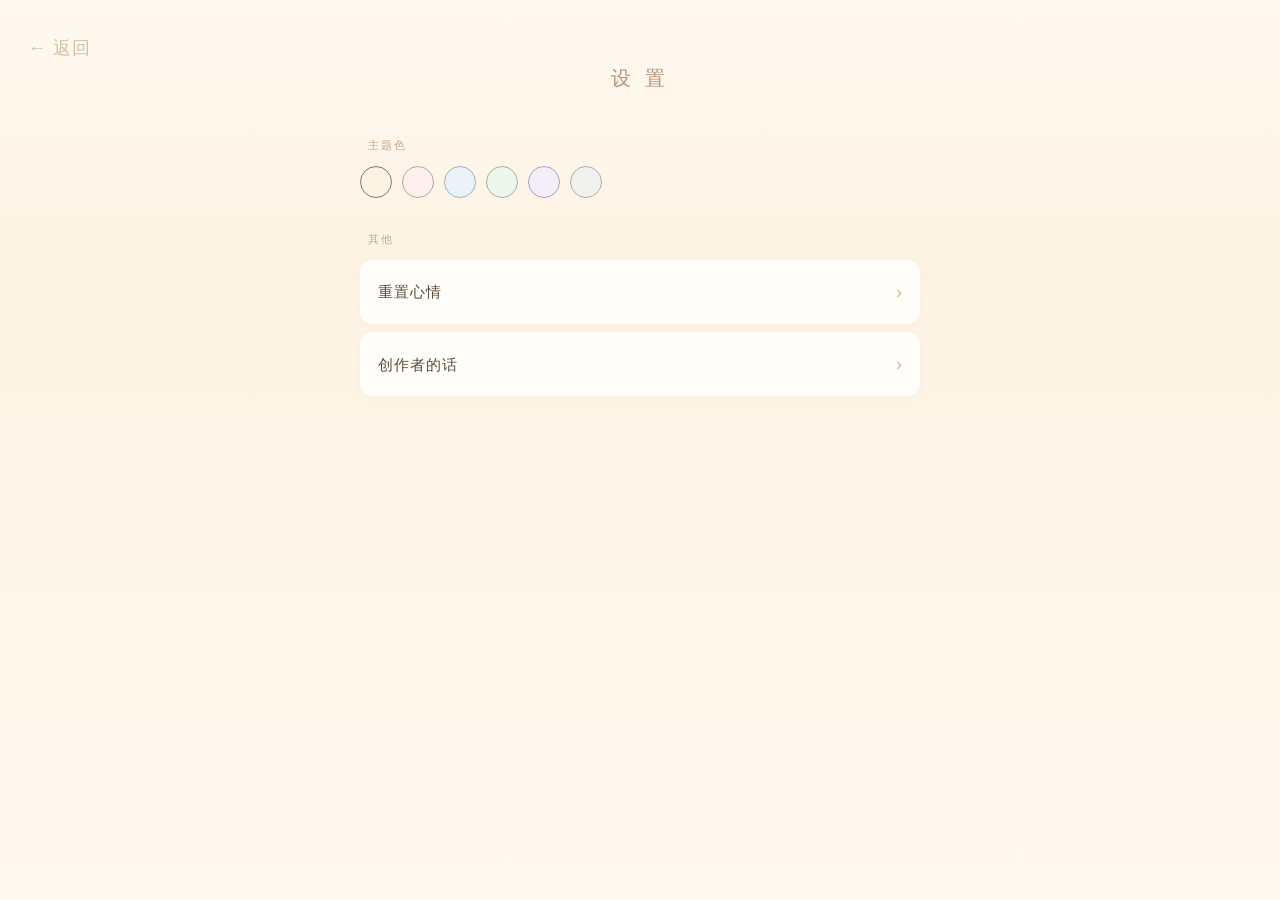
==== settings.html @ fb1ca228 "Update settings.html" ====
<!DOCTYPE html>
<html lang="zh-CN">
<head>
    <meta charset="UTF-8">
    <meta name="viewport" content="width=device-width, initial-scale=1.0">
    <title>设置 · 100天</title>
    <style>
        * {
            margin: 0;
            padding: 0;
            box-sizing: border-box;
        }

        body {
            font-family: "PingFang SC", "Hiragino Sans GB", "Microsoft YaHei", "Noto Sans SC", sans-serif;
            background: linear-gradient(180deg, #fef9f0 0%, #fdf3e4 30%, #fef9f0 100%);
            min-height: 100vh;
            color: #5c4b3a;
            line-height: 1.8;
            -webkit-font-smoothing: antialiased;
        }

        .container {
            max-width: 600px;
            margin: 0 auto;
            padding: 40px 20px 60px;
        }

        .back-link {
            position: absolute;
            top: 32px;
            left: 28px;
            z-index: 998;
            font-size: 18px;
            color: #d4c0a8;
            text-decoration: none;
            letter-spacing: 1px;
            transition: color 0.3s ease;
        }
        .back-link:hover { color: #b8937a; }

        .page-title {
            text-align: center;
            font-size: 20px;
            font-weight: 400;
            color: #b8937a;
            letter-spacing: 4px;
            margin-bottom: 40px;
            padding-top: 20px;
        }

        .setting-group {
            margin-bottom: 32px;
        }

        .setting-group-title {
            font-size: 11px;
            color: #c4a88c;
            letter-spacing: 2px;
            margin-bottom: 10px;
            padding-left: 8px;
        }

        .setting-item {
            display: flex;
            justify-content: space-between;
            align-items: center;
            background: #fffdf9;
            border-radius: 12px;
            padding: 16px 18px;
            margin-bottom: 8px;
            cursor: pointer;
            transition: background 0.2s ease;
            box-shadow: 0 1px 6px rgba(180, 150, 120, 0.06);
        }
        .setting-item:hover {
            background: #fdf7ef;
        }
        .setting-item span:first-child {
            font-size: 15px;
            color: #5c4b3a;
            letter-spacing: 1px;
        }
        .setting-arrow {
            font-size: 18px;
            color: #d4b896;
        }

        .theme-colors {
            display: flex;
            gap: 10px;
            flex-wrap: wrap;
        }
        .color-dot {
            width: 32px;
            height: 32px;
            border-radius: 50%;
            cursor: pointer;
            border: 2px solid transparent;
            transition: border-color 0.2s ease, transform 0.2s ease;
        }
        .color-dot:hover {
            transform: scale(1.1);
        }
        .color-dot.active {
            border-color: #8b7560;
        }
        .color-warm { background: #fdf3e4; border: 1px solid #d4b896; }
.color-pink { background: #fdf0ed; border: 1px solid #c0a0a0; }
.color-blue { background: #edf2f8; border: 1px solid #a0b0c0; }
.color-green { background: #eef5ec; border: 1px solid #a0b8a0; }
.color-purple { background: #f2eef8; border: 1px solid #b0a0c0; }
.color-gray { background: #f0f0ee; border: 1px solid #b0b0b0; }
        .toast {
            position: fixed;
            top: 50%;
            left: 50%;
            transform: translate(-50%, -50%) scale(0.8);
            background: rgba(60, 40, 25, 0.88);
            color: #fef9f0;
            padding: 12px 24px;
            border-radius: 24px;
            font-size: 14px;
            letter-spacing: 2px;
            z-index: 3000;
            opacity: 0;
            pointer-events: none;
            transition: opacity 0.3s ease, transform 0.3s ease;
        }
        .toast.show {
            opacity: 1;
            transform: translate(-50%, -50%) scale(1);
        }

        @media (max-width: 480px) {
            .container {
                padding: 24px 14px 40px;
            }
            .setting-item {
                padding: 14px 16px;
            }
        }

        /* ========== 创作者的话 - 密码弹窗 ========== */
        .creator-password-overlay {
            display: none;
            position: fixed;
            top: 0; left: 0;
            width: 100%; height: 100%;
            background: rgba(0,0,0,0.7);
            z-index: 4000;
            align-items: center;
            justify-content: center;
        }
        .creator-password-box {
            background: #1a1a2e;
            border: 1px solid #3a3a58;
            border-radius: 16px;
            padding: 32px 28px 24px;
            width: 280px;
            text-align: center;
            position: relative;
        }
        .creator-password-close {
            position: absolute;
            top: 8px; right: 14px;
            font-size: 26px;
            color: #888;
            cursor: pointer;
        }
        .creator-password-title {
            font-size: 16px;
            color: #c8c0b8;
            letter-spacing: 2px;
            margin-bottom: 20px;
        }
        .creator-password-input {
            width: 100%;
            padding: 10px 14px;
            background: #252540;
            border: 1px solid #3a3a58;
            border-radius: 8px;
            color: #e0d8d0;
            font-size: 16px;
            text-align: center;
            outline: none;
            margin-bottom: 16px;
        }
        .creator-password-input:focus { border-color: #9080b0; }
        .creator-password-btn {
            width: 100%;
            padding: 10px;
            background: #3a3a58;
            border: none;
            border-radius: 8px;
            color: #d0c8c0;
            font-size: 14px;
            letter-spacing: 2px;
            cursor: pointer;
        }
        .creator-password-btn:hover { background: #4a4a6a; }
        .creator-password-error {
            font-size: 12px;
            color: #c06060;
            margin-top: 10px;
            min-height: 18px;
        }

        /* ========== 创作者的话 - 内容页 ========== */
        .creator-note-overlay {
            display: none;
            position: fixed;
            top: 0; left: 0;
            width: 100%; height: 100%;
            background: rgba(0,0,0,0.85);
            z-index: 4001;
            align-items: center;
            justify-content: center;
        }
        .creator-note-box {
            background: #1a1a2e;
            border: 1px solid #3a3a58;
            border-radius: 16px;
            padding: 32px 24px;
            width: 320px;
            max-height: 70vh;
            overflow-y: auto;
            position: relative;
            text-align: center;
        }
        .creator-note-close {
            position: absolute;
            top: 8px; right: 14px;
            font-size: 26px;
            color: #888;
            cursor: pointer;
        }
        .creator-note-title {
            font-size: 18px;
            color: #e0d8c8;
            letter-spacing: 3px;
            margin-bottom: 18px;
        }
                .creator-note-cards {
            display: flex;
            flex-direction: column;
            gap: 12px;
            text-align: left;
        }

        .note-card {
            background: #252540;
            border: 1px solid #3a3a58;
            border-radius: 12px;
            padding: 16px 18px;
        }

        .note-card p {
            font-size: 14px;
            color: #c8c0b0;
            line-height: 2;
            letter-spacing: 1px;
        }
    </style>
</head>
<body>
    <!-- 返回 -->
    <a href="index.html" class="back-link" title="返回">← 返回</a>

    <div class="container">
        <h1 class="page-title">设 置</h1>

        <!-- 主题色 -->
        <div class="setting-group">
            <p class="setting-group-title">主题色</p>
            <div class="theme-colors" id="themeColors">
                <div class="color-dot color-warm" data-theme="warm"></div>
                <div class="color-dot color-pink" data-theme="pink"></div>
                <div class="color-dot color-blue" data-theme="blue"></div>
                <div class="color-dot color-green" data-theme="green"></div>
                <div class="color-dot color-purple" data-theme="purple"></div>
                <div class="color-dot color-gray" data-theme="gray"></div>
            </div>
        </div>

        <!-- 其他设置 -->
        <div class="setting-group">
            <p class="setting-group-title">其他</p>
            <div class="setting-item" id="resetMood">
                <span>重置心情</span>
                <span class="setting-arrow">›</span>
            </div>
            <div class="setting-item" id="creatorNoteTrigger">
                <span>创作者的话</span>
                <span class="setting-arrow">›</span>
            </div>
        </div>
    </div>

    <!-- Toast 提示 -->
    <div class="toast" id="toast"></div>

    <!-- 创作者的话 - 密码弹窗 -->
    <div class="creator-password-overlay" id="creatorPasswordOverlay">
        <div class="creator-password-box">
            <span class="creator-password-close" id="creatorPasswordClose">&times;</span>
            <p class="creator-password-title">🔒 输入密码</p>
            <input type="password" class="creator-password-input" id="creatorPasswordInput" placeholder="请输入密码">
            <button class="creator-password-btn" id="creatorPasswordBtn">确认</button>
            <p class="creator-password-error" id="creatorPasswordError"></p>
        </div>
    </div>

    <!-- 创作者的话 - 内容页 -->
        <!-- 创作者的话 - 内容页 -->
    <div class="creator-note-overlay" id="creatorNoteOverlay">
        <div class="creator-note-box">
            <span class="creator-note-close" id="creatorNoteClose">&times;</span>
            <p class="creator-note-title">创作者的话</p>
            <div class="creator-note-cards" id="creatorNoteCards">
                <div class="note-card">
                    <p>如果你能看到这些话了，就意味着我盼望好久的那一天到来了！如果你没有机会看到这个的话···我想这一切就都没有了意义，可能几个月或者几年后我才能缓过来吧（😭）2026.5.20</p>
                </div>
                <div class="note-card">
                    <p>啊啊啊！我好想和你待在一起啊！我心里真的好急啊今天！2026.5.20</p>
                </div>
                <div class="note-card">
                    <p>5.18那次梦里我终于和你在一起了，牵手拥抱逛街亲嘴，一切都是那么美好~2026.5.20</p>
                </div>
                <div class="note-card">
                    <p>我完全理解且支持你这几天甘青宁考试必须要早睡，我也希望这样！希望你能调整好状态！但是…突然间的改变，自私地且没分清主要矛盾地来看，我还是好难过啊…我怕这种失去的感觉，因为这让我再次感受到那种强烈的孤独感，又变成了孤身一人，我怕这种感觉…2026.5.21凌晨</p>
                </div>
                <div class="note-card">
                    <p>上面那句话就是我今天一整天那么想你！状态很奇怪的原因…2026.5.21凌晨</p>
                </div>
                 <div class="note-card">
                    <p>依旧很想你！这个密码其实也是形同虚设，我昨晚说的暴力破解其实就是电脑右键查看源代码就可以看到我写的话了···但我实在想把这些话给你说出来，只能借助这么一种有些无可奈何的方式写给你听了（即使你完全看不到目前），让我“欺骗欺骗”自己吧2026.5.21</p>
                </div>
            </div>
        </div>
    </div>

    <script>
        // ========== Toast ==========
        const toast = document.getElementById('toast');
        function showToast(msg) {
            toast.textContent = msg;
            toast.classList.add('show');
            setTimeout(() => toast.classList.remove('show'), 1800);
        }

        // ========== 主题色 ==========
        const currentTheme = localStorage.getItem('dayTheme') || 'warm';
        document.querySelectorAll('.color-dot').forEach(dot => {
            if (dot.getAttribute('data-theme') === currentTheme) {
                dot.classList.add('active');
            }
            dot.addEventListener('click', function() {
                const theme = this.getAttribute('data-theme');
                localStorage.setItem('dayTheme', theme);
                document.querySelectorAll('.color-dot').forEach(d => d.classList.remove('active'));
                this.classList.add('active');
                showToast('主题已切换，刷新主页生效');
            });
        });

        // ========== 重置她的心情 ==========
        document.getElementById('resetMood').addEventListener('click', function() {
            localStorage.removeItem('herMood');
            showToast('心情已重置');
        });

        // ========== 创作者的话 ==========
        const CREATOR_PASSWORD = '975344';

        document.getElementById('creatorNoteTrigger').addEventListener('click', function() {
            document.getElementById('creatorPasswordOverlay').style.display = 'flex';
            document.getElementById('creatorPasswordInput').value = '';
            document.getElementById('creatorPasswordError').textContent = '';
            setTimeout(() => document.getElementById('creatorPasswordInput').focus(), 100);
        });

        document.getElementById('creatorPasswordClose').addEventListener('click', function() {
            document.getElementById('creatorPasswordOverlay').style.display = 'none';
        });

        document.getElementById('creatorPasswordOverlay').addEventListener('click', function(e) {
            if (e.target === this) this.style.display = 'none';
        });

        document.getElementById('creatorPasswordBtn').addEventListener('click', function() {
            const input = document.getElementById('creatorPasswordInput');
            if (input.value === CREATOR_PASSWORD) {
                document.getElementById('creatorPasswordOverlay').style.display = 'none';
                document.getElementById('creatorNoteOverlay').style.display = 'flex';
            } else {
                document.getElementById('creatorPasswordError').textContent = '密码错误';
                input.value = '';
            }
        });

        document.getElementById('creatorPasswordInput').addEventListener('keydown', function(e) {
            if (e.key === 'Enter') document.getElementById('creatorPasswordBtn').click();
        });

        document.getElementById('creatorNoteClose').addEventListener('click', function() {
            document.getElementById('creatorNoteOverlay').style.display = 'none';
        });

        document.getElementById('creatorNoteOverlay').addEventListener('click', function(e) {
            if (e.target === this) this.style.display = 'none';
        });
    </script>
</body>
</html>
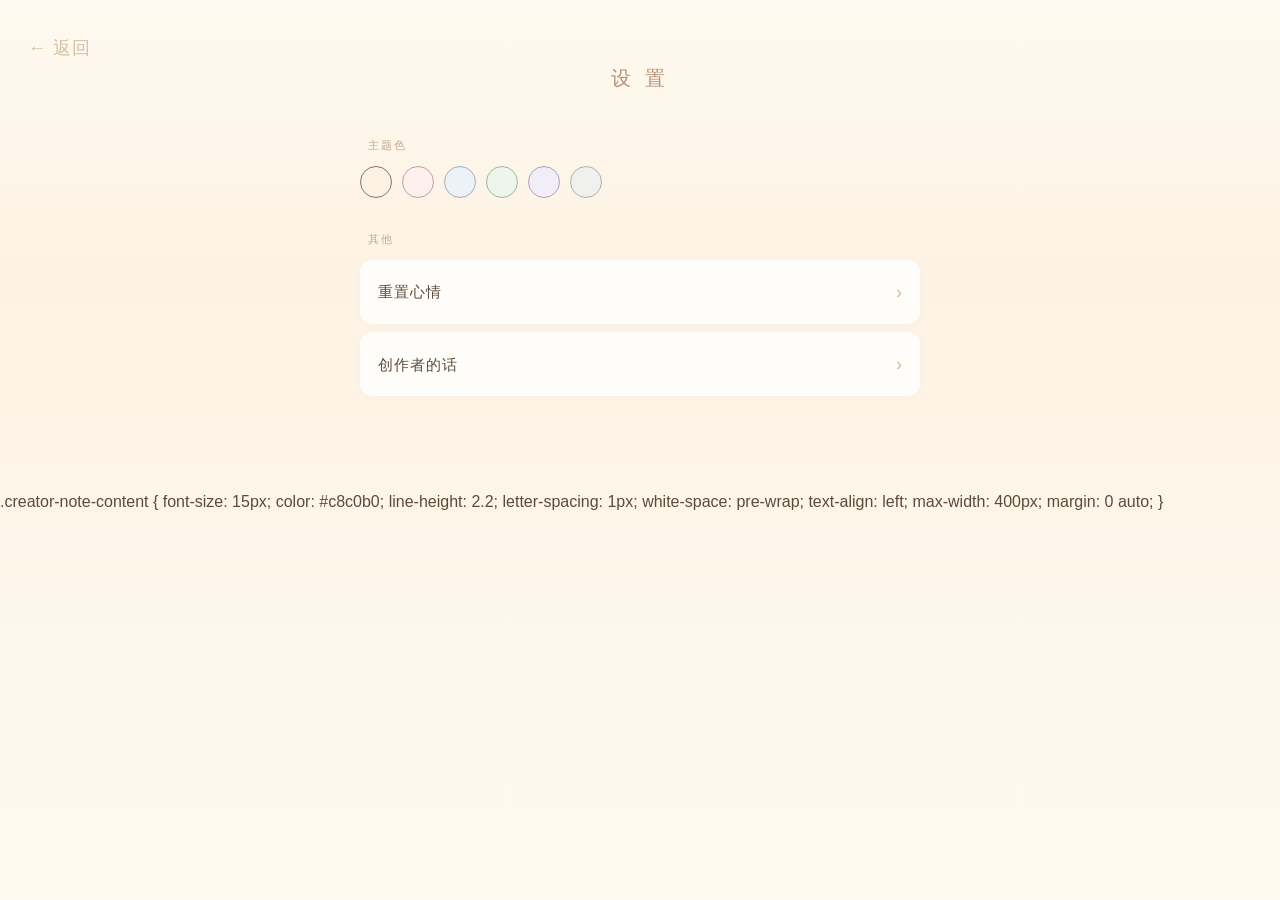
==== commit 02c5e3e3: "Update settings.html" ====
--- a/settings.html
+++ b/settings.html
@@ -218,15 +218,16 @@
             justify-content: center;
         }
         .creator-note-box {
-            background: #1a1a2e;
-            border: 1px solid #3a3a58;
-            border-radius: 16px;
-            padding: 32px 24px;
-            width: 320px;
-            max-height: 70vh;
-            overflow-y: auto;
-            position: relative;
-            text-align: center;
+        background: #1a1a2e;
+        border: 1px solid #3a3a58;
+        border-radius: 16px;
+        padding: 40px 36px 36px;
+        width: 480px;
+        max-width: 90vw;
+        max-height: 75vh;
+        overflow-y: auto;
+        position: relative;
+        text-align: center;
         }
         .creator-note-close {
             position: absolute;
@@ -336,6 +337,9 @@
                  <div class="note-card">
                     <p>依旧很想你！这个密码其实也是形同虚设，我昨晚说的暴力破解其实就是电脑右键查看源代码就可以看到我写的话了···但我实在想把这些话给你说出来，只能借助这么一种有些无可奈何的方式写给你听了（即使你完全看不到目前），让我“欺骗欺骗”自己吧2026.5.21</p>
                 </div>
+                <div class="note-card">
+                    <p>嗨嗨！心情又变好了！心态已经调整好了～哪怕每天的聊天时间很短，但只要是认真对待的，又何必伤心呢？因为是认真对待的，所以我不是孤独的！有人在陪我！哪怕时间很短，但那也是用心地陪伴！2026.5.23凌晨</p>
+               </div>
             </div>
         </div>
     </div>
@@ -413,3 +417,14 @@
     </script>
 </body>
 </html>
+
+.creator-note-content {
+    font-size: 15px;
+    color: #c8c0b0;
+    line-height: 2.2;
+    letter-spacing: 1px;
+    white-space: pre-wrap;
+    text-align: left;
+    max-width: 400px;
+    margin: 0 auto;
+}
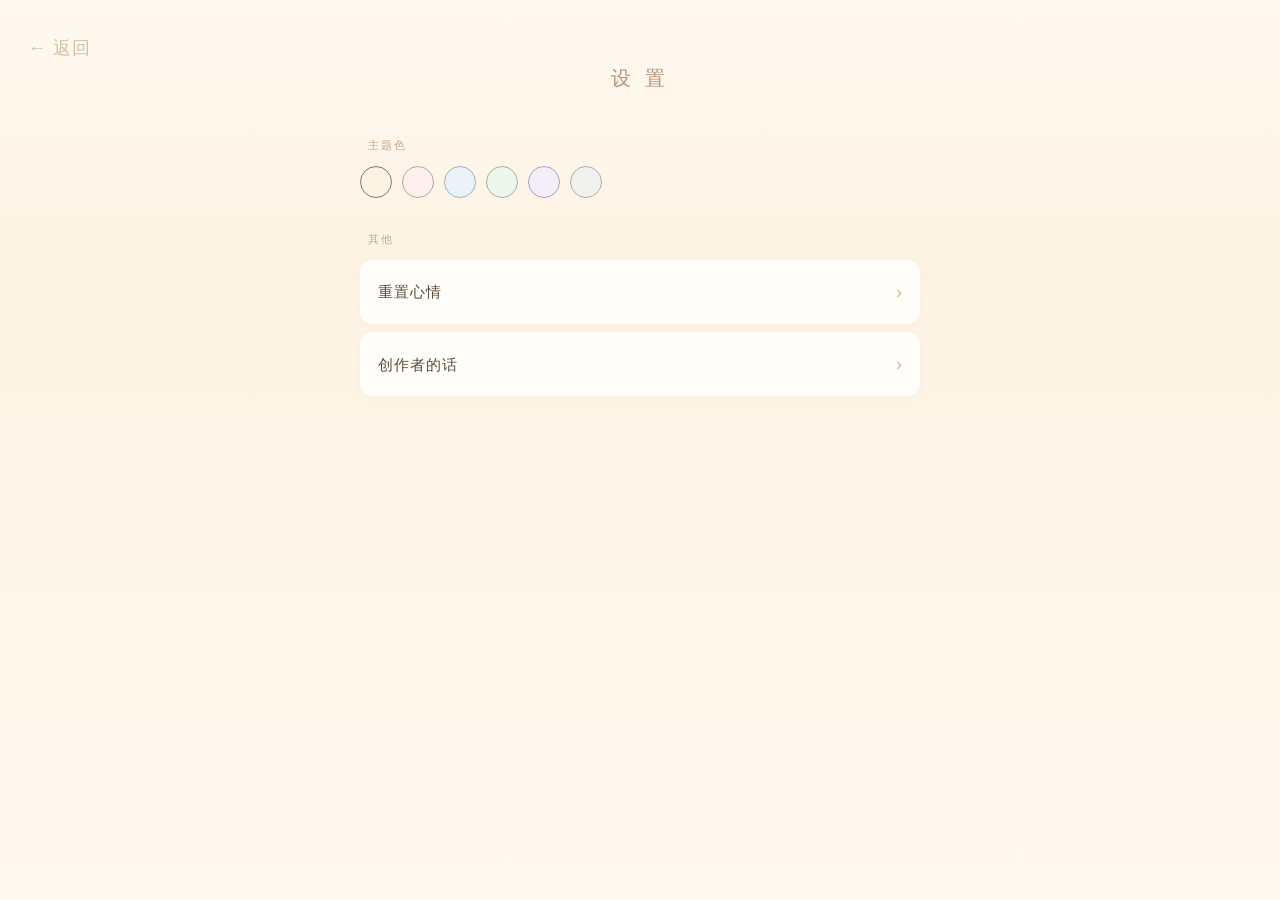
==== commit bb46788c: "Update settings.html" ====
--- a/settings.html
+++ b/settings.html
@@ -262,6 +262,16 @@
             line-height: 2;
             letter-spacing: 1px;
         }
+        .creator-note-content {
+        font-size: 15px;
+        color: #c8c0b0;
+        line-height: 2.2;
+        letter-spacing: 1px;
+        white-space: pre-wrap;
+        text-align: left;
+        max-width: 400px;
+        margin: 0 auto;
+        }
     </style>
 </head>
 <body>
@@ -417,14 +427,3 @@
     </script>
 </body>
 </html>
-
-.creator-note-content {
-    font-size: 15px;
-    color: #c8c0b0;
-    line-height: 2.2;
-    letter-spacing: 1px;
-    white-space: pre-wrap;
-    text-align: left;
-    max-width: 400px;
-    margin: 0 auto;
-}
